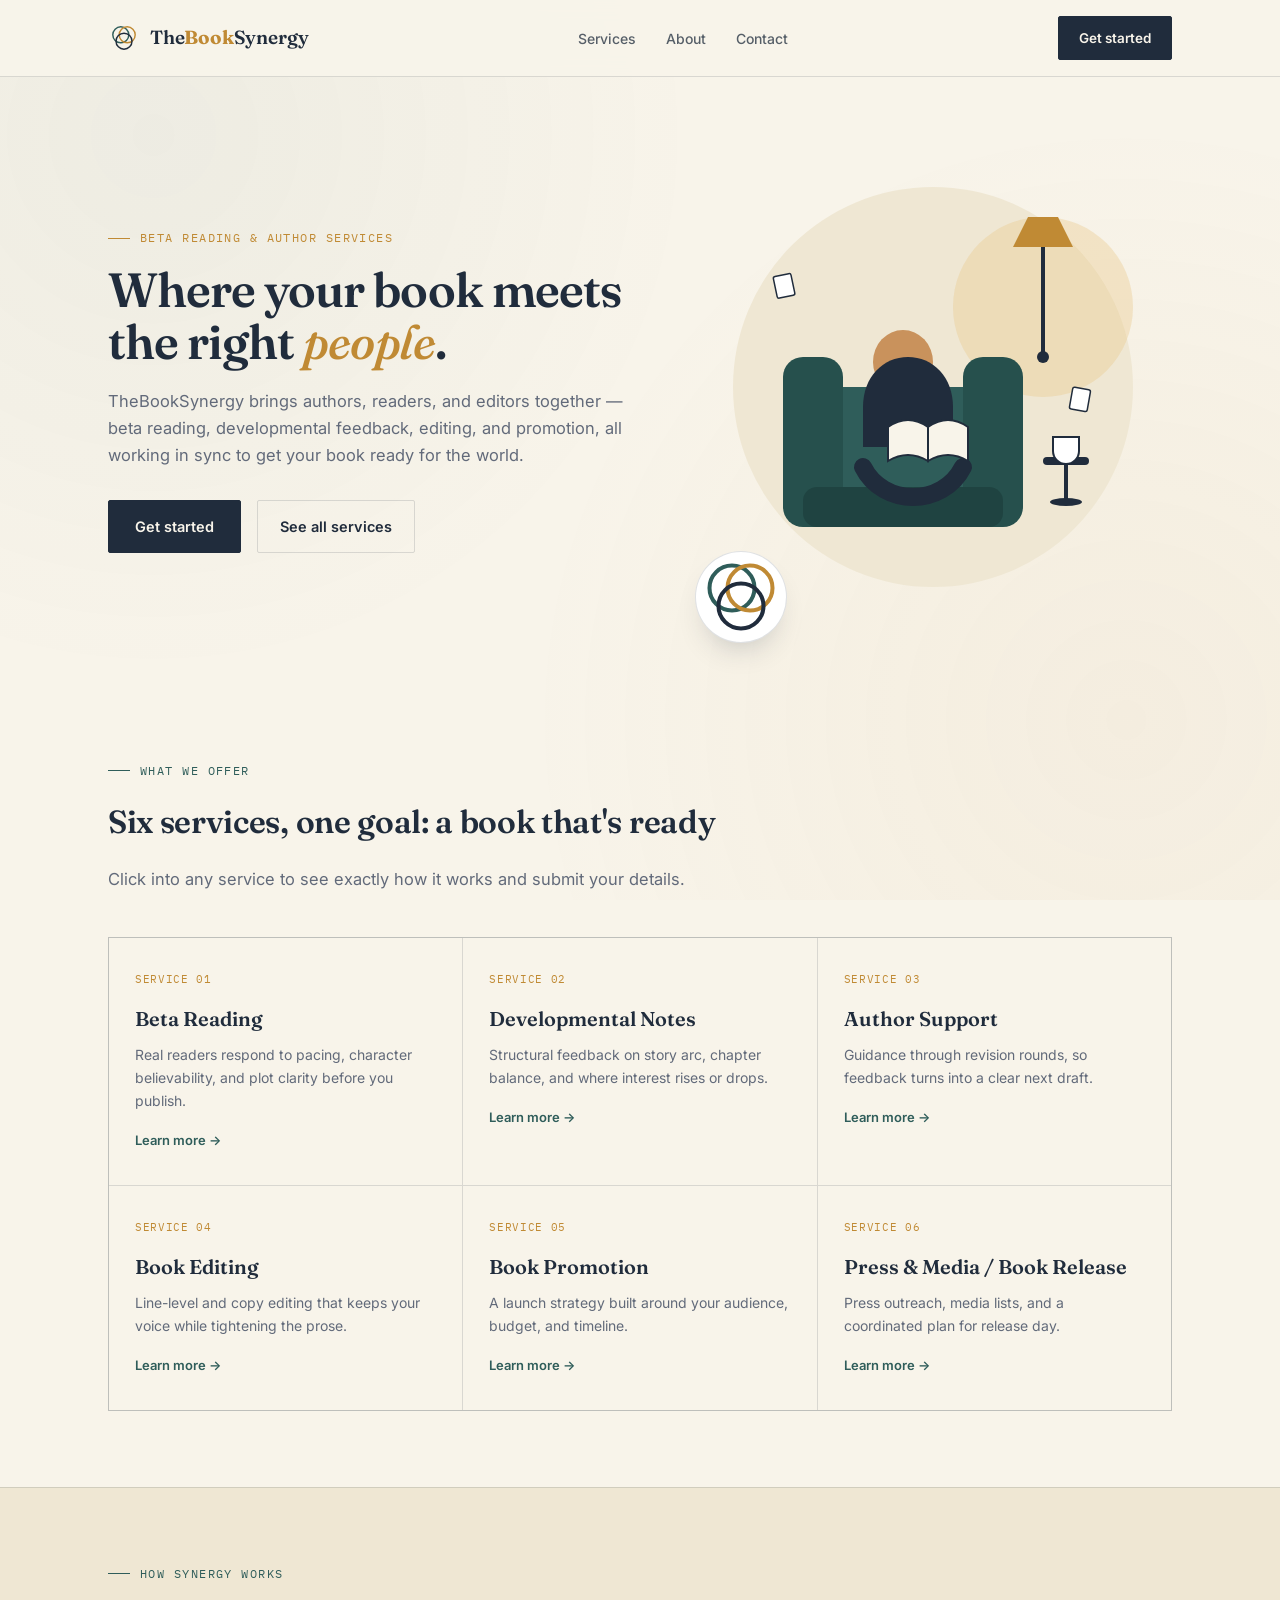
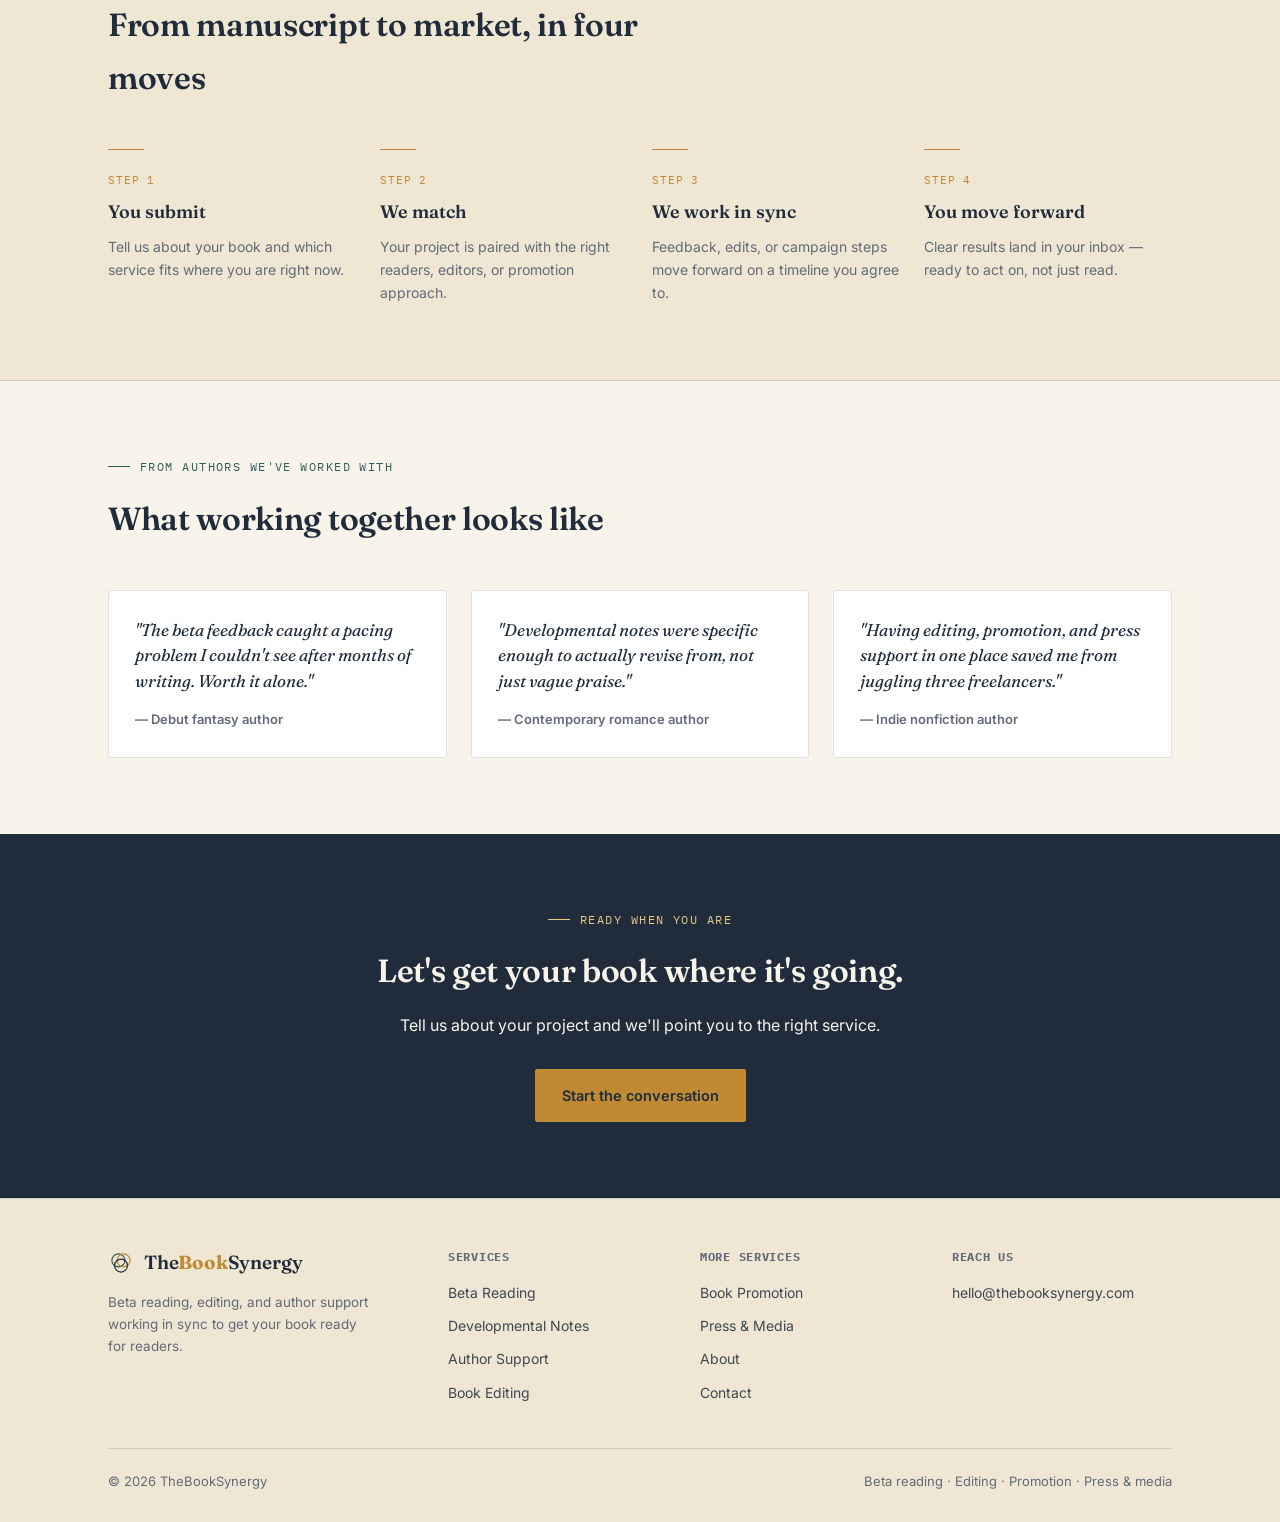
==== index.html @ aea65052 "Add files via upload" ====
<!DOCTYPE html>
<html lang="en">
<head>
<meta charset="UTF-8">
<meta name="viewport" content="width=device-width, initial-scale=1.0">
<title>TheBookSynergy — Beta Reading, Editing &amp; Author Services</title>
<link rel="preconnect" href="https://fonts.googleapis.com">
<link href="https://fonts.googleapis.com/css2?family=Fraunces:opsz,wght@9..144,400;9..144,500;9..144,600;9..144,700&family=Inter:wght@400;500;600&family=IBM+Plex+Mono:wght@500&display=swap" rel="stylesheet">
<link rel="stylesheet" href="style.css">
</head>
<body>

<header class="site">
  <div class="nav">
    <a href="index.html" class="brand">
      <svg width="32" height="32" viewBox="0 0 40 40" fill="none" xmlns="http://www.w3.org/2000/svg">
        <circle cx="16" cy="16" r="10" stroke="#2F5D5A" stroke-width="1.8"/>
        <circle cx="24" cy="16" r="10" stroke="#C08A34" stroke-width="1.8"/>
        <circle cx="20" cy="24" r="10" stroke="#202C3C" stroke-width="1.8"/>
      </svg>
      <span class="brand-name">The<b>Book</b>Synergy</span>
    </a>
    <nav class="links">
      <div class="has-drop">
        <a href="#services">Services</a>
        <div class="dropdown">
          <a href="services/beta-reading.html">Beta Reading</a>
          <a href="services/developmental-notes.html">Developmental Notes</a>
          <a href="services/author-support.html">Author Support</a>
          <a href="services/book-editing.html">Book Editing</a>
          <a href="services/book-promotion.html">Book Promotion</a>
          <a href="services/press-media.html">Press &amp; Media / Book Release</a>
        </div>
      </div>
      <a href="about.html">About</a>
      <a href="contact.html">Contact</a>
    </nav>
    <a href="contact.html" class="nav-cta">Get started</a>
  </div>
</header>

<section class="hero">
  <div class="wrap">
    <div>
      <div class="eyebrow amber">Beta reading &amp; author services</div>
      <h1>Where your book meets<br>the right <em>people</em>.</h1>
      <p class="lead">TheBookSynergy brings authors, readers, and editors together — beta reading, developmental feedback, editing, and promotion, all working in sync to get your book ready for the world.</p>
      <div class="hero-actions">
        <a href="contact.html" class="btn-primary">Get started</a>
        <a href="#services" class="btn-secondary">See all services</a>
      </div>
    </div>

    <div class="illustration">
      <svg viewBox="0 0 440 460" xmlns="http://www.w3.org/2000/svg">
        <!-- soft glow background -->
        <ellipse cx="220" cy="230" rx="200" ry="200" fill="#EFE7D3"/>
        <!-- lamp glow -->
        <ellipse cx="330" cy="150" rx="90" ry="90" fill="#E7C784" opacity="0.35"/>
        <!-- armchair -->
        <rect x="90" y="230" width="200" height="130" rx="26" fill="#2F5D5A"/>
        <rect x="70" y="200" width="60" height="170" rx="20" fill="#26504D"/>
        <rect x="250" y="200" width="60" height="170" rx="20" fill="#26504D"/>
        <rect x="90" y="330" width="200" height="40" rx="14" fill="#1F4341"/>
        <!-- person -->
        <ellipse cx="190" cy="205" rx="30" ry="32" fill="#C9925C"/>
        <path d="M150 250c0-30 20-50 45-50s45 20 45 50v40h-90v-40z" fill="#202C3C"/>
        <!-- legs -->
        <path d="M150 310c10 20 30 30 50 30s40-10 50-30" stroke="#202C3C" stroke-width="18" stroke-linecap="round" fill="none"/>
        <!-- book -->
        <path d="M175 270 q20 -14 40 0 v34 q-20 -12 -40 0 z" fill="#F8F4EA" stroke="#202C3C" stroke-width="2"/>
        <path d="M215 270 q20 -14 40 0 v34 q-20 -12 -40 0 z" fill="#F8F4EA" stroke="#202C3C" stroke-width="2"/>
        <!-- lamp -->
        <line x1="330" y1="90" x2="330" y2="200" stroke="#202C3C" stroke-width="4"/>
        <path d="M300 90 L360 90 L345 60 L315 60 Z" fill="#C08A34"/>
        <circle cx="330" cy="200" r="6" fill="#202C3C"/>
        <!-- side table + cup -->
        <rect x="330" y="300" width="46" height="8" rx="4" fill="#202C3C"/>
        <line x1="353" y1="308" x2="353" y2="345" stroke="#202C3C" stroke-width="4"/>
        <ellipse cx="353" cy="345" rx="16" ry="4" fill="#202C3C"/>
        <path d="M340 280h26v14a13 13 0 0 1-26 0z" fill="#FFFFFF" stroke="#202C3C" stroke-width="2"/>
        <!-- floating pages -->
        <rect x="60" y="120" width="18" height="22" rx="2" fill="#FFFFFF" stroke="#202C3C" stroke-width="1.5" transform="rotate(-12 60 120)"/>
        <rect x="360" y="230" width="18" height="22" rx="2" fill="#FFFFFF" stroke="#202C3C" stroke-width="1.5" transform="rotate(10 360 230)"/>
      </svg>
      <div class="rings-badge">
        <svg width="46" height="46" viewBox="0 0 40 40" fill="none" xmlns="http://www.w3.org/2000/svg">
          <circle cx="16" cy="16" r="10" stroke="#2F5D5A" stroke-width="1.8"/>
          <circle cx="24" cy="16" r="10" stroke="#C08A34" stroke-width="1.8"/>
          <circle cx="20" cy="24" r="10" stroke="#202C3C" stroke-width="1.8"/>
        </svg>
      </div>
    </div>
  </div>
</section>

<section id="services">
  <div class="wrap">
    <div class="section-head">
      <div class="eyebrow">What we offer</div>
      <h2>Six services, one goal: a book that's ready</h2>
      <p>Click into any service to see exactly how it works and submit your details.</p>
    </div>
    <div class="services-grid">
      <a href="services/beta-reading.html" class="service-card">
        <span class="tag">Service 01</span>
        <h3>Beta Reading</h3>
        <p>Real readers respond to pacing, character believability, and plot clarity before you publish.</p>
        <span class="go">Learn more →</span>
      </a>
      <a href="services/developmental-notes.html" class="service-card">
        <span class="tag">Service 02</span>
        <h3>Developmental Notes</h3>
        <p>Structural feedback on story arc, chapter balance, and where interest rises or drops.</p>
        <span class="go">Learn more →</span>
      </a>
      <a href="services/author-support.html" class="service-card">
        <span class="tag">Service 03</span>
        <h3>Author Support</h3>
        <p>Guidance through revision rounds, so feedback turns into a clear next draft.</p>
        <span class="go">Learn more →</span>
      </a>
      <a href="services/book-editing.html" class="service-card">
        <span class="tag">Service 04</span>
        <h3>Book Editing</h3>
        <p>Line-level and copy editing that keeps your voice while tightening the prose.</p>
        <span class="go">Learn more →</span>
      </a>
      <a href="services/book-promotion.html" class="service-card">
        <span class="tag">Service 05</span>
        <h3>Book Promotion</h3>
        <p>A launch strategy built around your audience, budget, and timeline.</p>
        <span class="go">Learn more →</span>
      </a>
      <a href="services/press-media.html" class="service-card">
        <span class="tag">Service 06</span>
        <h3>Press &amp; Media / Book Release</h3>
        <p>Press outreach, media lists, and a coordinated plan for release day.</p>
        <span class="go">Learn more →</span>
      </a>
    </div>
  </div>
</section>

<section class="alt">
  <div class="wrap">
    <div class="section-head">
      <div class="eyebrow">How synergy works</div>
      <h2>From manuscript to market, in four moves</h2>
    </div>
    <div class="steps">
      <div class="step">
        <div class="tag">Step 1</div>
        <h4>You submit</h4>
        <p>Tell us about your book and which service fits where you are right now.</p>
      </div>
      <div class="step">
        <div class="tag">Step 2</div>
        <h4>We match</h4>
        <p>Your project is paired with the right readers, editors, or promotion approach.</p>
      </div>
      <div class="step">
        <div class="tag">Step 3</div>
        <h4>We work in sync</h4>
        <p>Feedback, edits, or campaign steps move forward on a timeline you agree to.</p>
      </div>
      <div class="step">
        <div class="tag">Step 4</div>
        <h4>You move forward</h4>
        <p>Clear results land in your inbox — ready to act on, not just read.</p>
      </div>
    </div>
  </div>
</section>

<section>
  <div class="wrap">
    <div class="section-head">
      <div class="eyebrow">From authors we've worked with</div>
      <h2>What working together looks like</h2>
    </div>
    <div class="testimonial-grid">
      <div class="testimonial">
        <p class="quote">"The beta feedback caught a pacing problem I couldn't see after months of writing. Worth it alone."</p>
        <div class="who">— Debut fantasy author</div>
      </div>
      <div class="testimonial">
        <p class="quote">"Developmental notes were specific enough to actually revise from, not just vague praise."</p>
        <div class="who">— Contemporary romance author</div>
      </div>
      <div class="testimonial">
        <p class="quote">"Having editing, promotion, and press support in one place saved me from juggling three freelancers."</p>
        <div class="who">— Indie nonfiction author</div>
      </div>
    </div>
  </div>
</section>

<section class="dark">
  <div class="wrap" style="text-align:center;">
    <div class="eyebrow amber" style="justify-content:center;">Ready when you are</div>
    <h2 style="color:var(--cream);">Let's get your book where it's going.</h2>
    <p style="max-width:520px; margin:0 auto 30px;">Tell us about your project and we'll point you to the right service.</p>
    <a href="contact.html" class="btn-primary" style="background:var(--amber); border-color:var(--amber); color:var(--ink);">Start the conversation</a>
  </div>
</section>

<footer class="site">
  <div class="wrap">
    <div class="footer-grid">
      <div class="footer-brand">
        <a href="index.html" class="brand">
          <svg width="26" height="26" viewBox="0 0 40 40" fill="none" xmlns="http://www.w3.org/2000/svg">
            <circle cx="16" cy="16" r="10" stroke="#2F5D5A" stroke-width="1.8"/>
            <circle cx="24" cy="16" r="10" stroke="#C08A34" stroke-width="1.8"/>
            <circle cx="20" cy="24" r="10" stroke="#202C3C" stroke-width="1.8"/>
          </svg>
          <span class="brand-name">The<b>Book</b>Synergy</span>
        </a>
        <p>Beta reading, editing, and author support working in sync to get your book ready for readers.</p>
      </div>
      <div class="footer-col">
        <h4>Services</h4>
        <a href="services/beta-reading.html">Beta Reading</a>
        <a href="services/developmental-notes.html">Developmental Notes</a>
        <a href="services/author-support.html">Author Support</a>
        <a href="services/book-editing.html">Book Editing</a>
      </div>
      <div class="footer-col">
        <h4>More services</h4>
        <a href="services/book-promotion.html">Book Promotion</a>
        <a href="services/press-media.html">Press &amp; Media</a>
        <a href="about.html">About</a>
        <a href="contact.html">Contact</a>
      </div>
      <div class="footer-col">
        <h4>Reach us</h4>
        <a href="mailto:hello@thebooksynergy.com">hello@thebooksynergy.com</a>
      </div>
    </div>
    <div class="footer-bottom">
      <span>© 2026 TheBookSynergy</span>
      <span>Beta reading · Editing · Promotion · Press &amp; media</span>
    </div>
  </div>
</footer>

</body>
</html>
---- style.css ----
/* ============================================================
   TheBookSynergy — shared stylesheet
   Palette: cream paper, deep ink navy, collaborative teal, warm amber
   Signature motif: three interlocking rings (Author / Reader / Editor)
   ============================================================ */

:root{
  --cream: #F8F4EA;
  --cream-2: #EFE7D3;
  --ink: #202C3C;
  --ink-2: #2C3C52;
  --teal: #2F5D5A;
  --teal-soft: #DCE8E4;
  --amber: #C08A34;
  --amber-soft: #E7C784;
  --slate: #626A7A;
  --line: rgba(32,44,60,0.14);
  --white: #FFFFFF;
}

*{box-sizing:border-box;}
html{scroll-behavior:smooth;}
body{
  margin:0;
  background:var(--cream);
  color:var(--ink);
  font-family:'Inter', sans-serif;
  line-height:1.65;
  -webkit-font-smoothing:antialiased;
}
a{color:inherit;}
img{max-width:100%; display:block;}
.wrap{max-width:1120px; margin:0 auto; padding:0 28px;}

body::before{
  content:"";
  position:fixed; inset:0; z-index:-1;
  background:
    radial-gradient(circle at 12% 15%, rgba(47,93,90,0.05), transparent 40%),
    radial-gradient(circle at 88% 80%, rgba(192,138,52,0.06), transparent 45%);
}

/* ---------- NAV ---------- */
header.site{
  position:sticky; top:0; z-index:80;
  background:rgba(248,244,234,0.9);
  backdrop-filter:blur(8px);
  border-bottom:1px solid var(--line);
}
.nav{
  display:flex; align-items:center; justify-content:space-between;
  padding:16px 28px; max-width:1120px; margin:0 auto;
}
.brand{display:flex; align-items:center; gap:10px; text-decoration:none;}
.brand-name{font-family:'Fraunces', serif; font-weight:600; font-size:19px; letter-spacing:-0.01em; color:var(--ink);}
.brand-name b{color:var(--amber);}
nav.links{display:flex; gap:30px; font-size:14px; font-weight:500; align-items:center;}
nav.links a{text-decoration:none; opacity:0.75; transition:opacity .2s;}
nav.links a:hover{opacity:1;}
.has-drop{position:relative;}
.dropdown{
  position:absolute; top:100%; left:50%; transform:translateX(-50%);
  background:var(--white); border:1px solid var(--line); border-radius:4px;
  box-shadow:0 20px 40px -20px rgba(32,44,60,0.25);
  padding:10px; min-width:220px; margin-top:14px;
  opacity:0; visibility:hidden; transition:opacity .18s, transform .18s;
}
.has-drop:hover .dropdown{opacity:1; visibility:visible; transform:translateX(-50%) translateY(0);}
.dropdown a{display:block; padding:9px 12px; border-radius:3px; font-size:13.5px; opacity:0.85; text-decoration:none;}
.dropdown a:hover{background:var(--cream-2); opacity:1;}
.nav-cta{
  background:var(--ink); color:var(--cream); padding:10px 20px; border-radius:2px;
  font-size:13.5px; font-weight:600; text-decoration:none;
  border:1px solid var(--ink); transition:background .2s;
}
.nav-cta:hover{background:var(--ink-2);}

/* ---------- shared section basics ---------- */
section{padding:76px 0;}
.section-head{max-width:620px; margin:0 0 44px;}
.eyebrow{
  font-family:'IBM Plex Mono', monospace; font-size:12px; letter-spacing:0.12em;
  text-transform:uppercase; color:var(--teal); margin-bottom:16px; display:flex; gap:10px; align-items:center;
}
.eyebrow::before{content:""; width:22px; height:1px; background:var(--teal);}
.eyebrow.amber{color:var(--amber);}
.eyebrow.amber::before{background:var(--amber);}
h1{font-family:'Fraunces', serif; font-weight:600; font-size:48px; line-height:1.08; letter-spacing:-0.02em; margin:0 0 20px;}
h1 em{font-style:italic; color:var(--amber); font-weight:500;}
h2{font-family:'Fraunces', serif; font-size:32px; font-weight:600; letter-spacing:-0.01em; margin:0 0 14px;}
h3{font-family:'Fraunces', serif; font-size:20px; font-weight:600; margin:0 0 8px;}
.section-head p, p.lead{color:var(--slate); font-size:16.5px;}

.btn-primary{
  background:var(--ink); color:var(--cream); padding:14px 26px; border-radius:2px;
  text-decoration:none; font-weight:600; font-size:14.5px; display:inline-block;
  border:1px solid var(--ink); transition:transform .15s, background .2s;
}
.btn-primary:hover{background:var(--ink-2); transform:translateY(-1px);}
.btn-secondary{
  padding:14px 22px; border-radius:2px; text-decoration:none; font-weight:600; font-size:14.5px;
  color:var(--ink); border:1px solid var(--line); display:inline-block; transition:border-color .2s;
}
.btn-secondary:hover{border-color:var(--ink);}

/* ---------- HERO (home) ---------- */
.hero{padding:80px 0 60px;}
.hero .wrap{display:grid; grid-template-columns:1.05fr 0.95fr; gap:56px; align-items:center;}
.hero-actions{display:flex; gap:16px; flex-wrap:wrap; margin-top:30px;}

/* reading illustration */
.illustration{position:relative; width:100%; max-width:440px; margin:0 auto;}
.illustration svg{width:100%; height:auto;}

/* synergy rings badge */
.rings-badge{
  position:absolute; bottom:-18px; left:-18px;
  background:var(--white); border:1px solid var(--line); border-radius:50%;
  width:92px; height:92px; display:flex; align-items:center; justify-content:center;
  box-shadow:0 16px 32px -16px rgba(32,44,60,0.3);
}

/* ---------- SERVICES GRID (home) ---------- */
.services-grid{display:grid; grid-template-columns:repeat(3, 1fr); gap:1px; background:var(--line); border:1px solid var(--line);}
.service-card{background:var(--cream); padding:32px 26px; text-decoration:none; color:var(--ink); transition:background .2s;}
.service-card:hover{background:var(--white);}
.service-card .tag{font-family:'IBM Plex Mono', monospace; font-size:11px; color:var(--amber); letter-spacing:0.06em; text-transform:uppercase; display:block; margin-bottom:14px;}
.service-card h3{margin-bottom:8px;}
.service-card p{font-size:14px; color:var(--slate); margin:0 0 14px;}
.service-card .go{font-size:13px; font-weight:600; color:var(--teal);}

/* ---------- process/how it works (shared) ---------- */
.steps{display:grid; grid-template-columns:repeat(4,1fr); gap:24px;}
.step{position:relative; padding-top:22px;}
.step::before{content:""; position:absolute; top:0; left:0; width:36px; height:1.5px; background:var(--amber);}
.step .tag{font-family:'IBM Plex Mono', monospace; font-size:11px; color:var(--amber); letter-spacing:0.08em; text-transform:uppercase;}
.step h4{font-family:'Fraunces', serif; font-size:18px; margin:8px 0 8px; font-weight:600;}
.step p{font-size:14px; color:var(--slate); margin:0;}

/* ---------- alt background sections ---------- */
.alt{background:var(--cream-2); border-top:1px solid var(--line); border-bottom:1px solid var(--line);}
.dark{background:var(--ink); color:var(--cream);}
.dark .section-head p{color:rgba(248,244,234,0.72);}
.dark .eyebrow{color:var(--amber-soft);}
.dark .eyebrow::before{background:var(--amber-soft);}

/* ---------- testimonials ---------- */
.testimonial-grid{display:grid; grid-template-columns:repeat(3,1fr); gap:24px;}
.testimonial{background:var(--white); border:1px solid var(--line); border-radius:3px; padding:26px;}
.testimonial p.quote{font-family:'Fraunces', serif; font-style:italic; font-size:17px; line-height:1.5; margin:0 0 16px; color:var(--ink);}
.testimonial .who{font-size:13px; color:var(--slate); font-weight:600;}

/* ---------- service detail pages ---------- */
.breadcrumb{font-family:'IBM Plex Mono', monospace; font-size:12px; color:var(--slate); margin-bottom:20px;}
.breadcrumb a{color:var(--teal); text-decoration:none;}
.service-hero{padding:56px 0 44px; border-bottom:1px solid var(--line);}
.service-hero h1{font-size:40px;}
.included-list{list-style:none; padding:0; margin:0; display:grid; gap:14px;}
.included-list li{
  display:flex; gap:12px; align-items:flex-start; font-size:15px; color:var(--ink);
  padding:16px 18px; background:var(--white); border:1px solid var(--line); border-radius:3px;
}
.included-list li::before{content:"✓"; color:var(--teal); font-weight:700; flex-shrink:0;}

/* ---------- forms ---------- */
.form-card{
  background:var(--white); border:1px solid var(--line); border-radius:3px; padding:36px; max-width:760px;
}
.form-grid{display:grid; grid-template-columns:1fr 1fr; gap:18px;}
.field{margin-bottom:18px; display:flex; flex-direction:column; gap:7px;}
.field.full{grid-column:1 / -1;}
label{font-family:'IBM Plex Mono', monospace; font-size:11px; letter-spacing:0.06em; text-transform:uppercase; color:var(--slate);}
input, select, textarea{
  font-family:'Inter', sans-serif; font-size:15px; padding:12px 14px; border:1px solid var(--line);
  border-radius:2px; background:var(--cream); color:var(--ink); width:100%;
}
input:focus, select:focus, textarea:focus{outline:2px solid var(--amber-soft); outline-offset:1px; border-color:var(--amber);}
textarea{resize:vertical; min-height:100px;}
.file-field{border:1.5px dashed var(--line); border-radius:2px; padding:22px; text-align:center; background:var(--cream-2);}
.file-field span{display:block; font-size:13px; color:var(--slate); margin-top:6px;}
.submit-btn{
  background:var(--ink); color:var(--cream); border:none; padding:15px 30px; border-radius:2px;
  font-weight:600; font-size:15px; cursor:pointer; margin-top:6px; transition:background .2s;
}
.submit-btn:hover{background:var(--ink-2);}
.form-note{font-size:12.5px; color:var(--slate); margin-top:14px;}

/* ---------- footer ---------- */
footer.site{padding:48px 0 30px; border-top:1px solid var(--line); background:var(--cream-2);}
.footer-grid{display:grid; grid-template-columns:1.4fr 1fr 1fr 1fr; gap:32px; margin-bottom:34px;}
.footer-brand p{font-size:13.5px; color:var(--slate); max-width:260px; margin-top:12px;}
.footer-col h4{font-family:'IBM Plex Mono', monospace; font-size:12px; letter-spacing:0.06em; text-transform:uppercase; color:var(--slate); margin:0 0 14px;}
.footer-col a{display:block; font-size:14px; text-decoration:none; opacity:0.85; margin-bottom:10px;}
.footer-col a:hover{opacity:1;}
.footer-bottom{display:flex; justify-content:space-between; flex-wrap:wrap; gap:12px; font-size:13px; color:var(--slate); border-top:1px solid var(--line); padding-top:22px;}

/* ---------- about page ---------- */
.about-grid{display:grid; grid-template-columns:1fr 1fr; gap:56px; align-items:start;}
.value-list{list-style:none; padding:0; margin:0; display:grid; gap:20px;}
.value-list li{padding-left:20px; border-left:2px solid var(--amber); font-size:15px; color:var(--ink);}
.value-list li b{font-family:'Fraunces', serif; display:block; font-size:16px; margin-bottom:4px;}

@media (max-width: 900px){
  .hero .wrap, .about-grid{grid-template-columns:1fr;}
  h1{font-size:36px;}
  .services-grid, .testimonial-grid{grid-template-columns:1fr;}
  .steps{grid-template-columns:1fr 1fr;}
  .form-grid{grid-template-columns:1fr;}
  .footer-grid{grid-template-columns:1fr 1fr;}
  nav.links{display:none;}
}
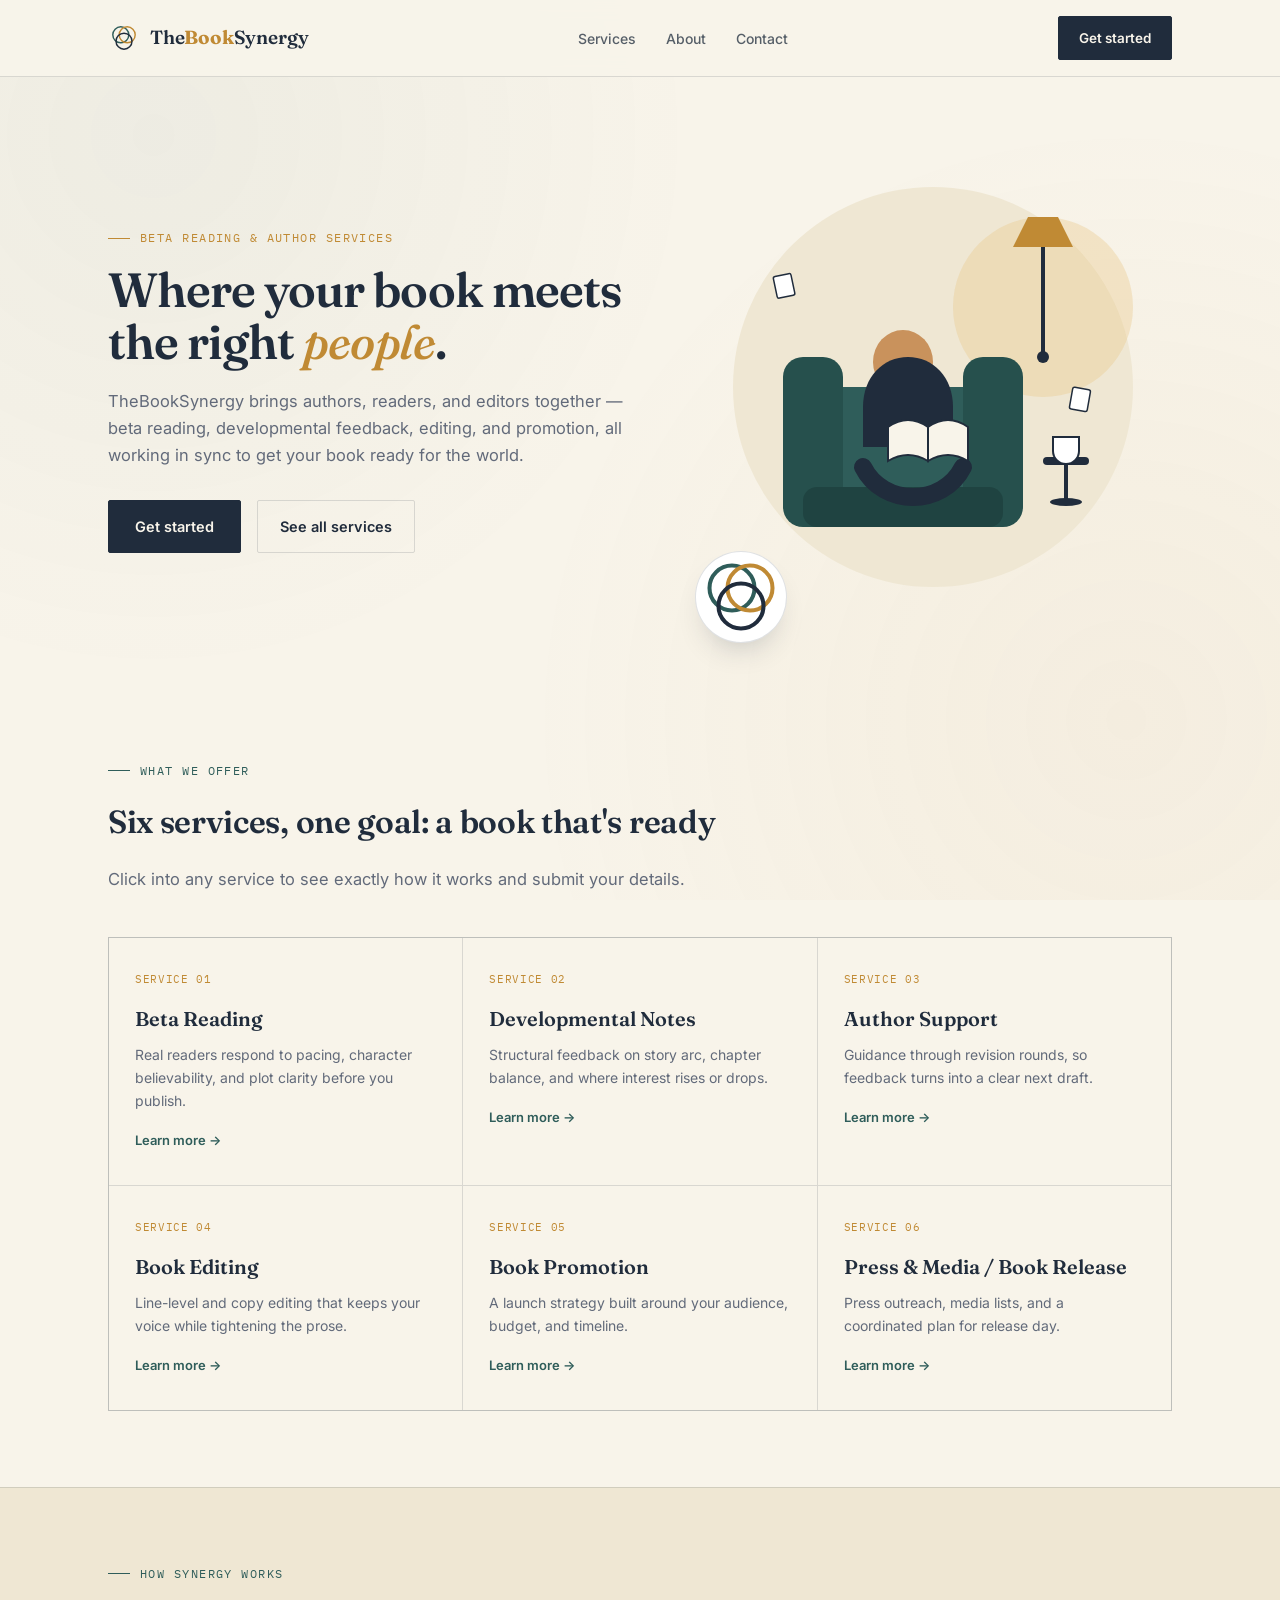
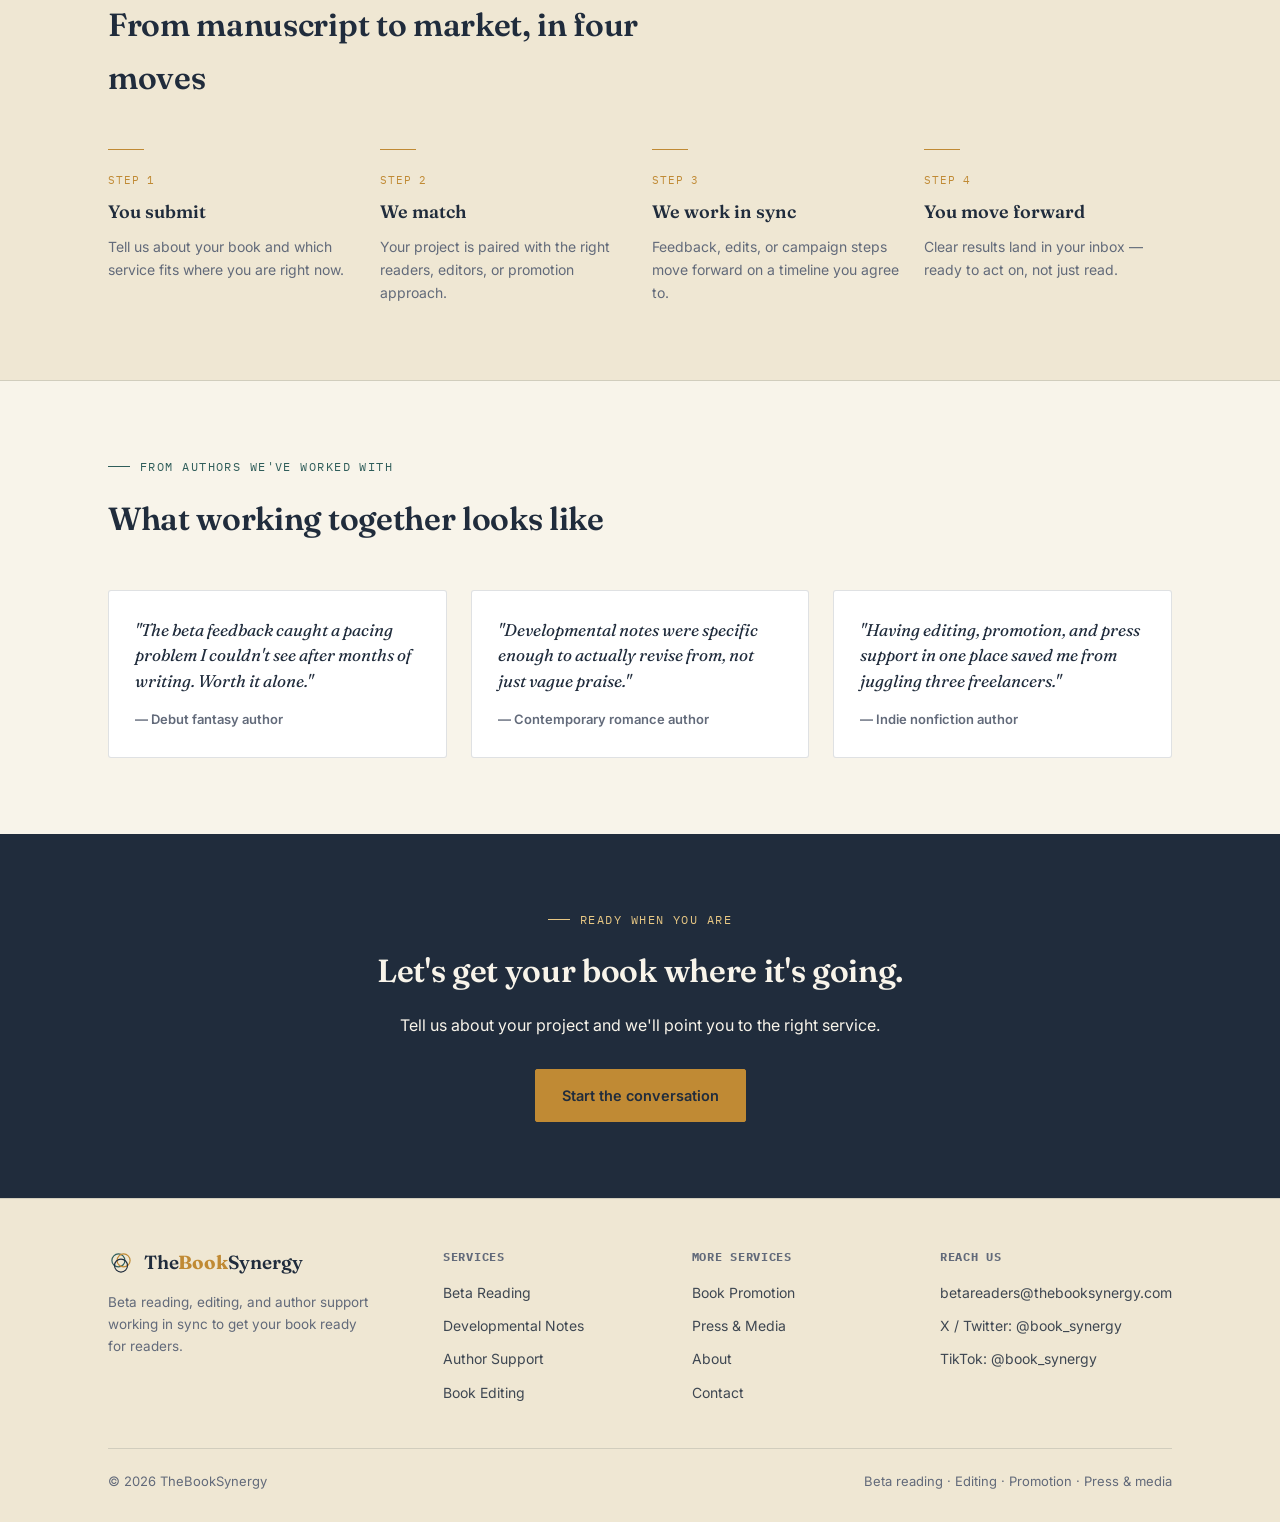
==== commit 3c48f9be: "Update index.html" ====
--- a/index.html
+++ b/index.html
@@ -234,9 +234,11 @@
         <a href="contact.html">Contact</a>
       </div>
       <div class="footer-col">
-        <h4>Reach us</h4>
-        <a href="mailto:hello@thebooksynergy.com">hello@thebooksynergy.com</a>
-      </div>
+  <h4>Reach us</h4>
+  <a href="mailto:betareaders@thebooksynergy.com">betareaders@thebooksynergy.com</a>
+  <a href="https://x.com/book_synergy" target="_blank" rel="noopener">X / Twitter: @book_synergy</a>
+  <a href="https://tiktok.com/@book_synergy" target="_blank" rel="noopener">TikTok: @book_synergy</a>
+</div>
     </div>
     <div class="footer-bottom">
       <span>© 2026 TheBookSynergy</span>
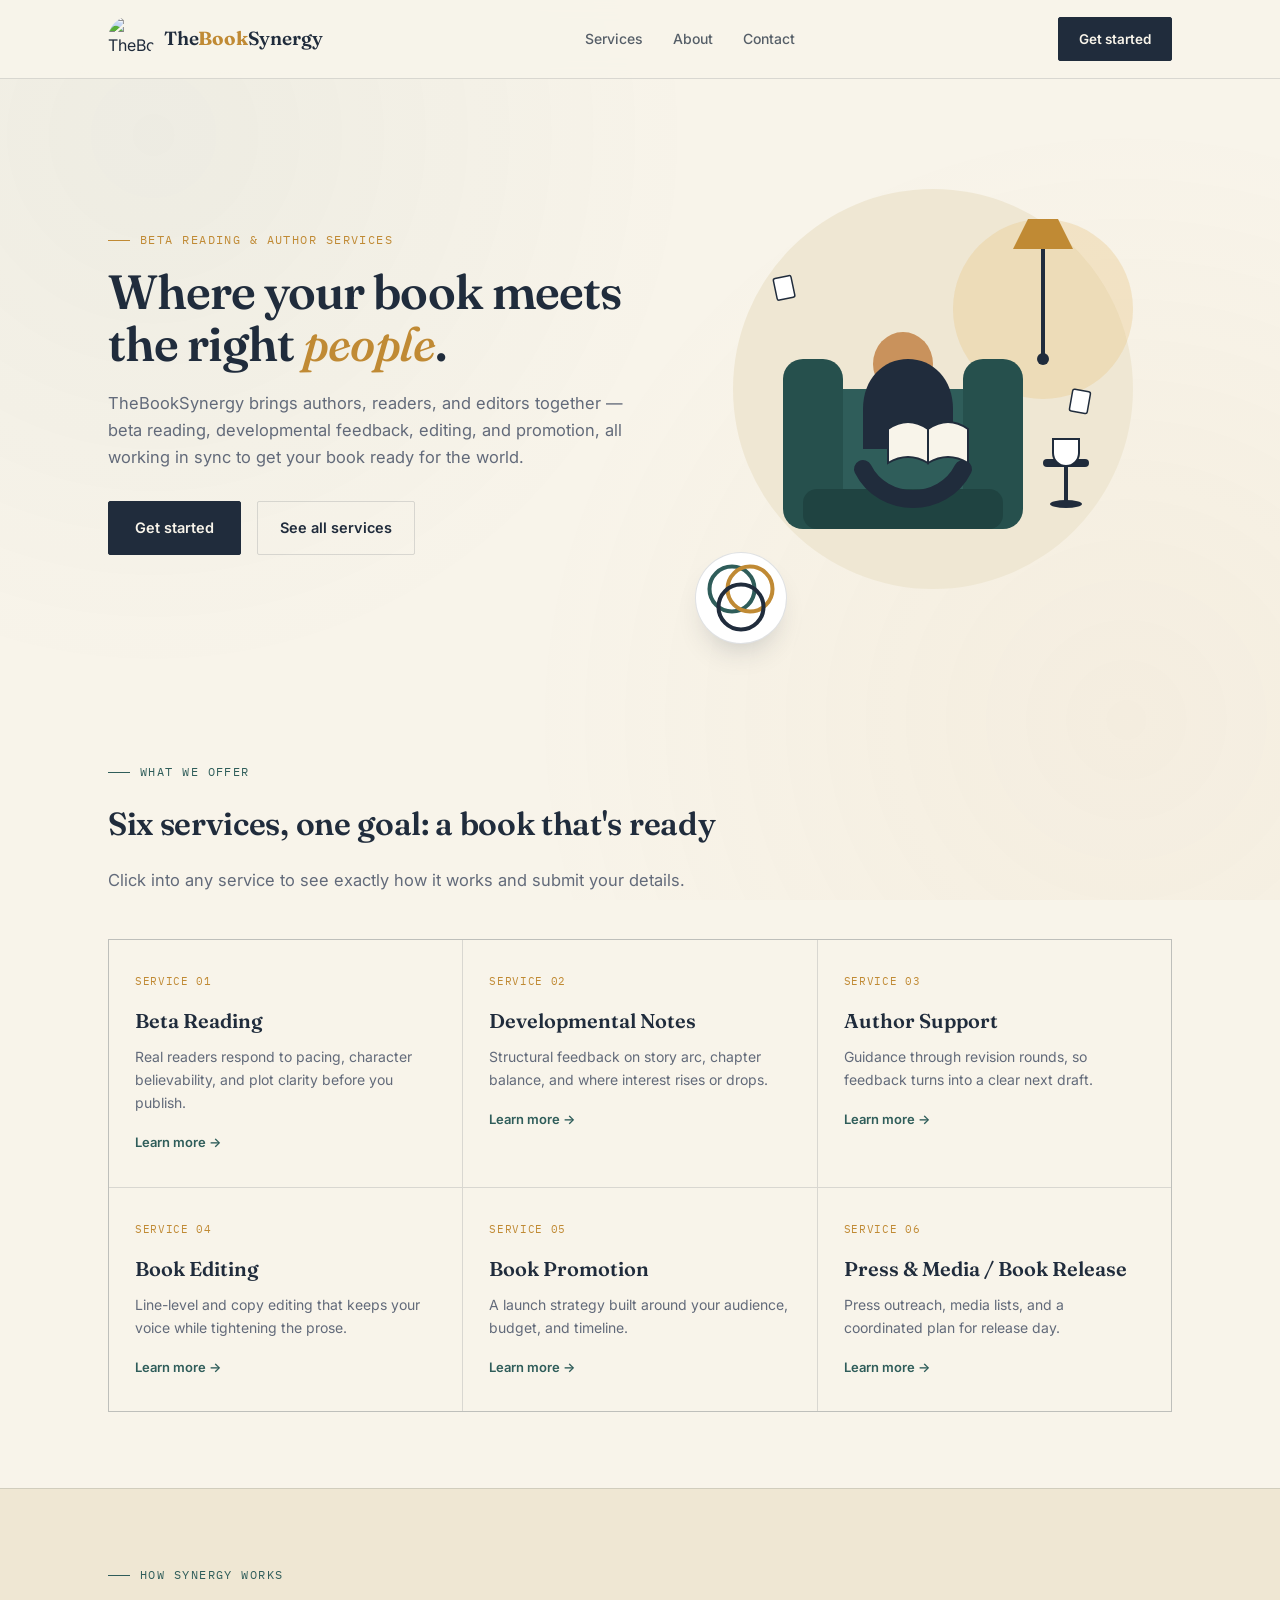
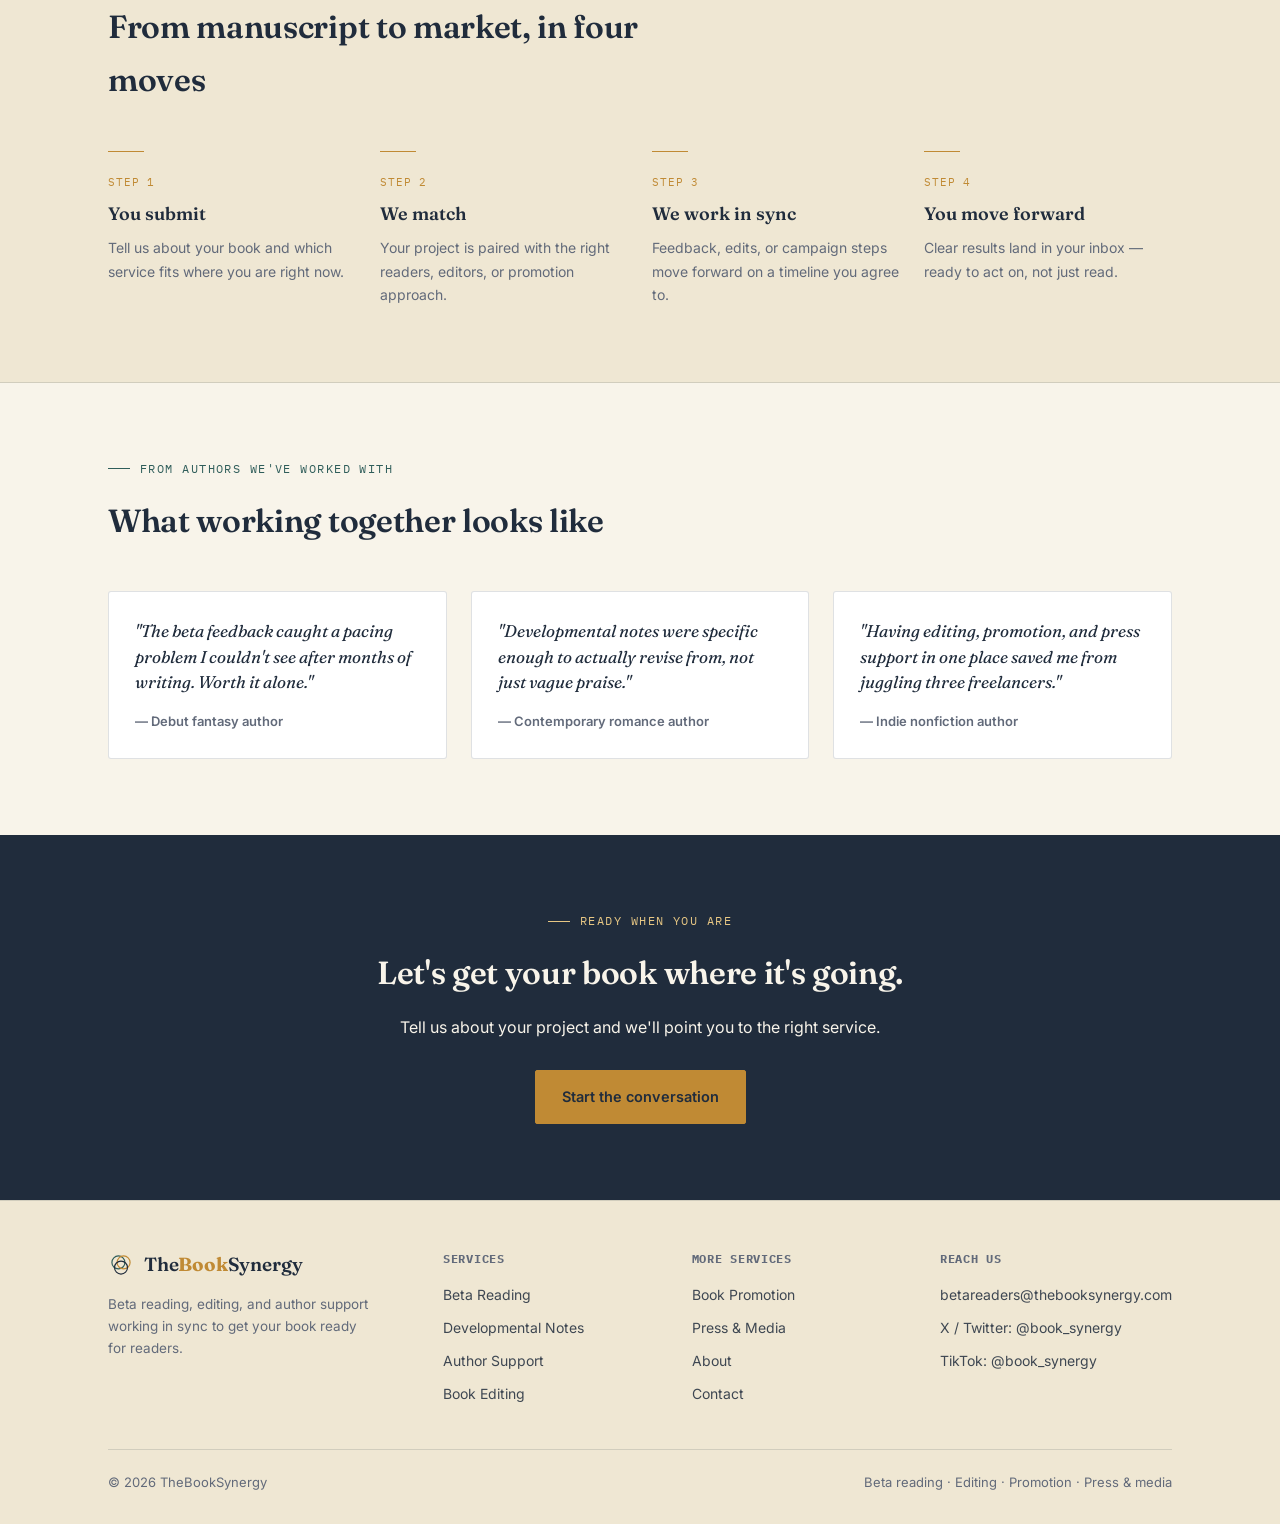
==== commit d5b43a81: "Update index.html" ====
--- a/index.html
+++ b/index.html
@@ -13,11 +13,9 @@
 <header class="site">
   <div class="nav">
     <a href="index.html" class="brand">
-      <svg width="32" height="32" viewBox="0 0 40 40" fill="none" xmlns="http://www.w3.org/2000/svg">
-        <circle cx="16" cy="16" r="10" stroke="#2F5D5A" stroke-width="1.8"/>
-        <circle cx="24" cy="16" r="10" stroke="#C08A34" stroke-width="1.8"/>
-        <circle cx="20" cy="24" r="10" stroke="#202C3C" stroke-width="1.8"/>
-      </svg>
+     <span class="brand-logo-wrap">
+  <img src="logo-icon.png" alt="TheBookSynergy logo">
+</span>
       <span class="brand-name">The<b>Book</b>Synergy</span>
     </a>
     <nav class="links">
--- a/style.css
+++ b/style.css
@@ -209,3 +209,7 @@
   .footer-grid{grid-template-columns:1fr 1fr;}
   nav.links{display:none;}
 }
+.brand-logo-wrap{position:relative; width:46px; height:46px; display:flex; align-items:center; justify-content:center; flex-shrink:0;}
+.brand-logo-wrap img{width:100%; height:100%; border-radius:50%; object-fit:cover; animation:spin-logo 8s linear infinite;}
+@keyframes spin-logo{ to{ transform:rotate(360deg); } }
+footer .brand-logo-wrap{width:36px; height:36px;}
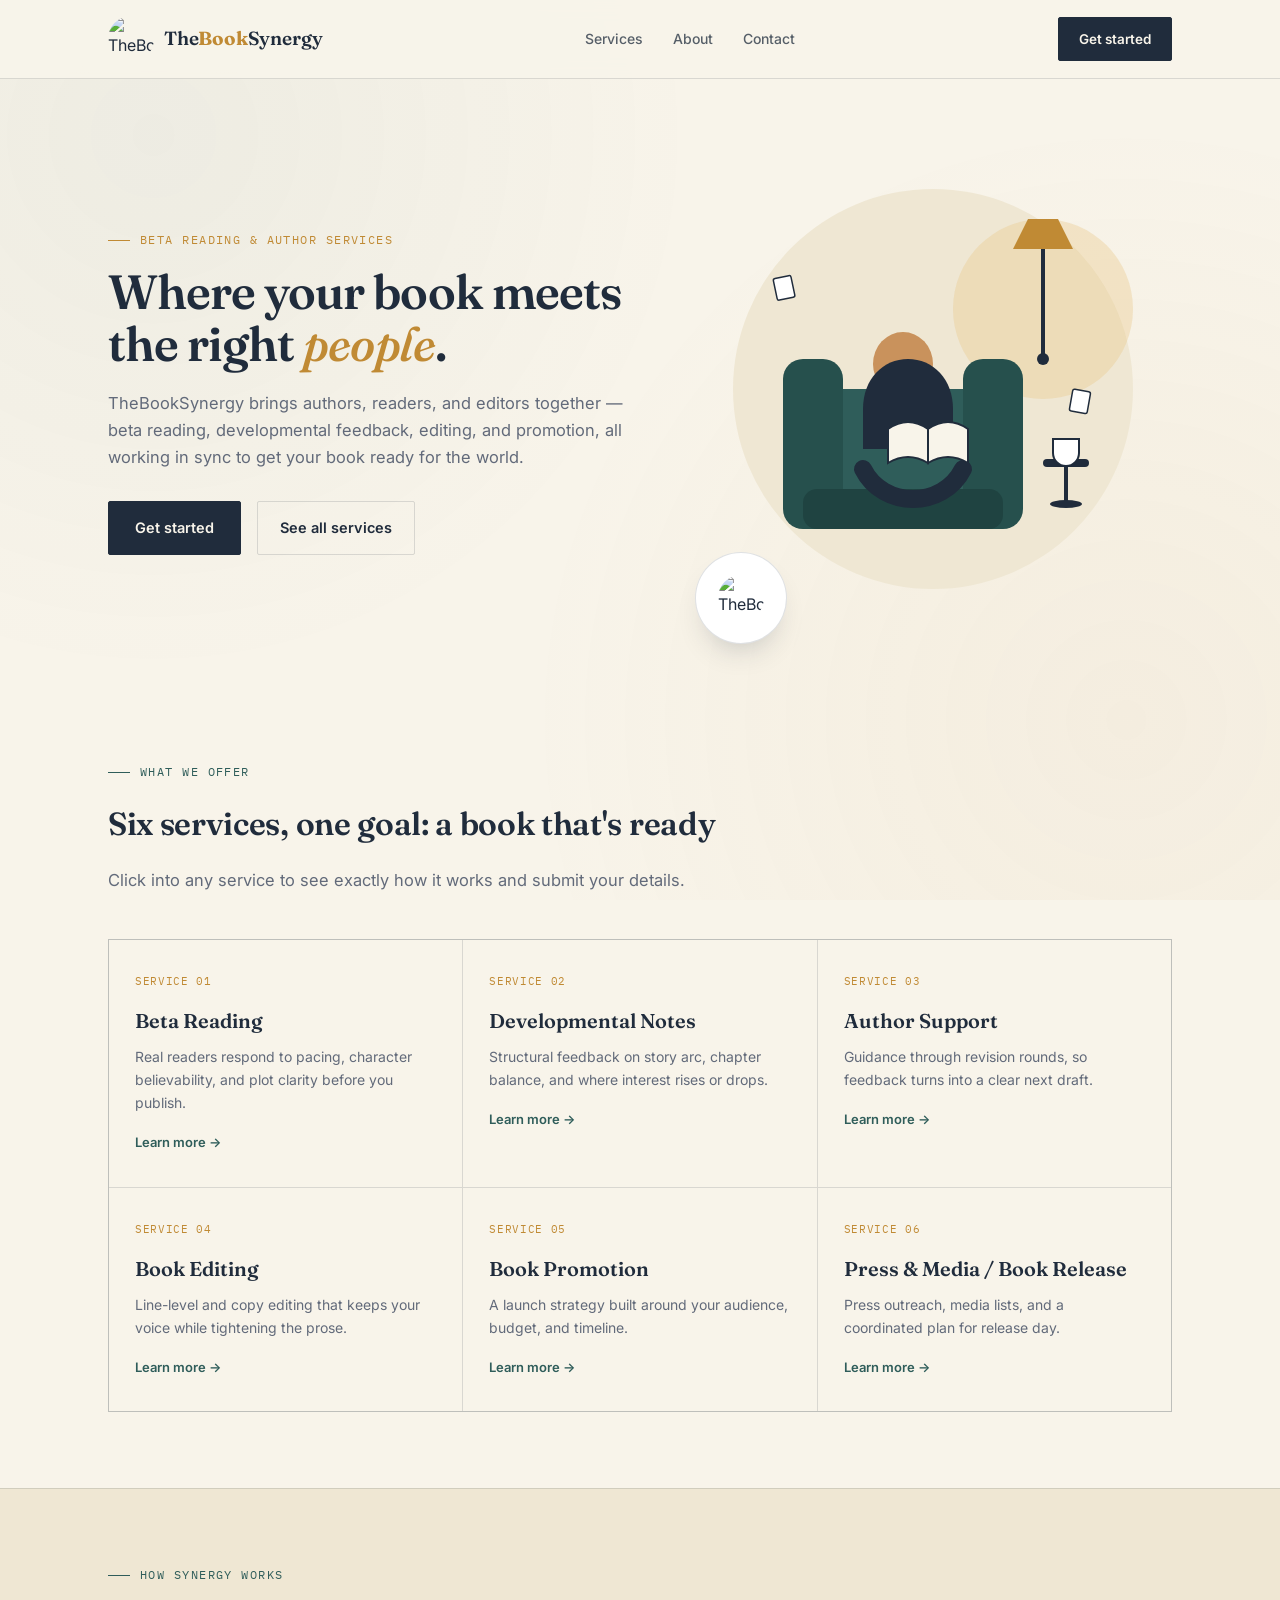
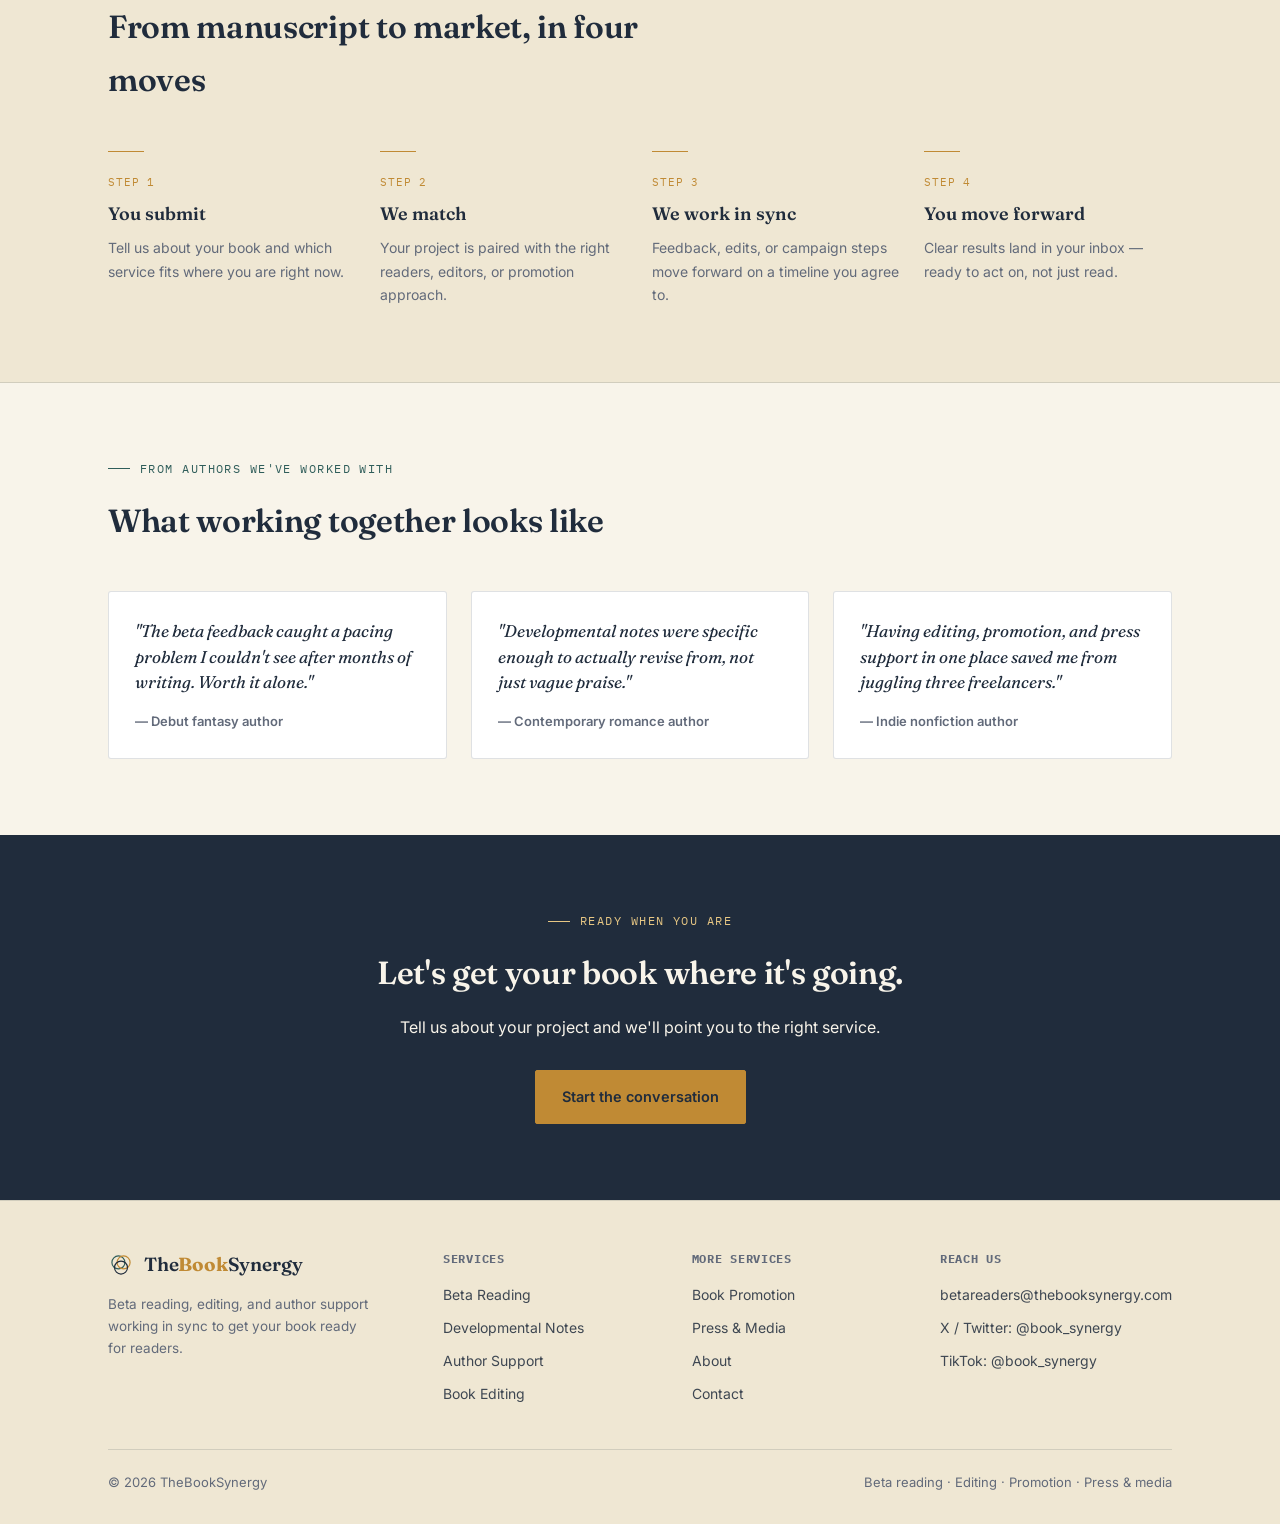
==== commit 72eb18cb: "Update index.html" ====
--- a/index.html
+++ b/index.html
@@ -82,11 +82,9 @@
         <rect x="360" y="230" width="18" height="22" rx="2" fill="#FFFFFF" stroke="#202C3C" stroke-width="1.5" transform="rotate(10 360 230)"/>
       </svg>
       <div class="rings-badge">
-        <svg width="46" height="46" viewBox="0 0 40 40" fill="none" xmlns="http://www.w3.org/2000/svg">
-          <circle cx="16" cy="16" r="10" stroke="#2F5D5A" stroke-width="1.8"/>
-          <circle cx="24" cy="16" r="10" stroke="#C08A34" stroke-width="1.8"/>
-          <circle cx="20" cy="24" r="10" stroke="#202C3C" stroke-width="1.8"/>
-        </svg>
+<span class="brand-logo-wrap">
+  <img src="logo-icon.png" alt="TheBookSynergy logo">
+</span>
       </div>
     </div>
   </div>
